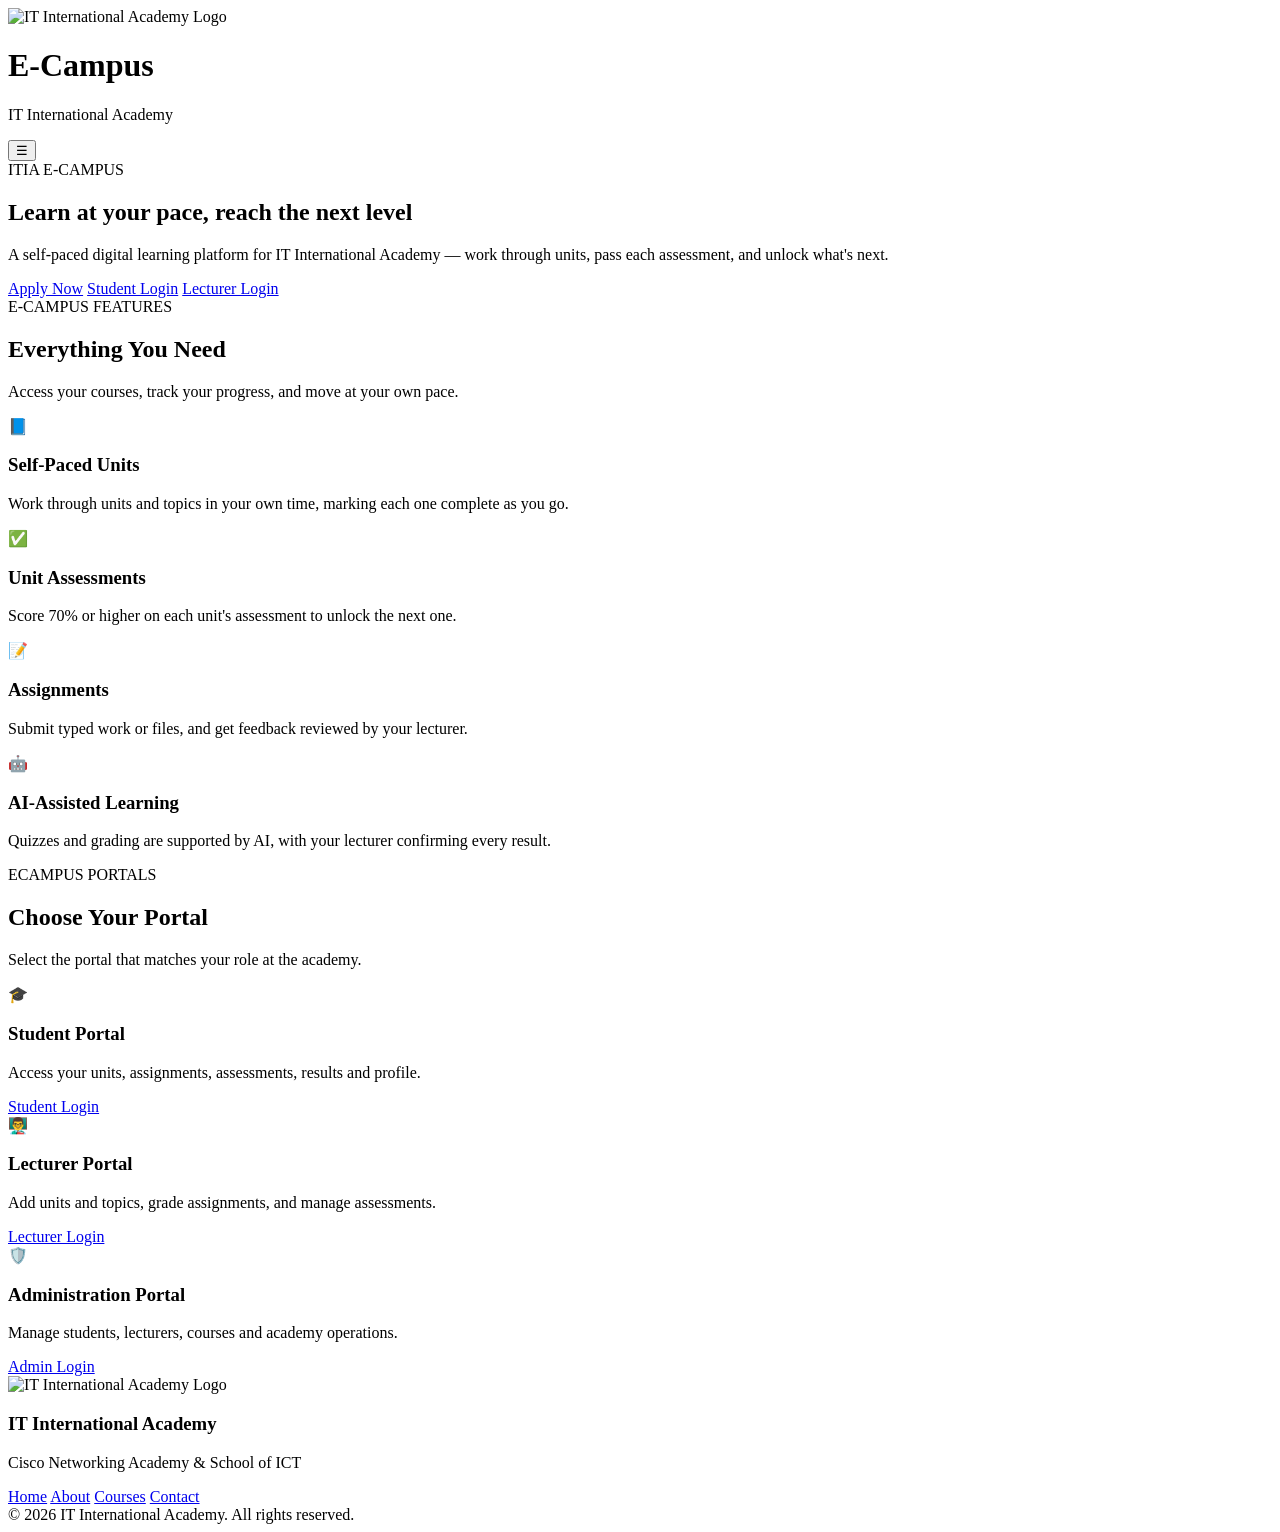
==== index.html @ 4e34e166 "Create index.html" ====
<!DOCTYPE html>
<html lang="en">
<head>
    <meta charset="UTF-8">
    <meta name="viewport" content="width=device-width, initial-scale=1.0">
    <title>E-Campus | IT International Academy</title>
    <link rel="preconnect" href="https://fonts.googleapis.com">
    <link href="https://fonts.googleapis.com/css2?family=Poppins:wght@600;700&family=Inter:wght@400;500;600&display=swap" rel="stylesheet">
    <link rel="stylesheet" href="style.css">
</head>
<body>

<header class="top-header">
    <div class="brand">
        <img
            src="https://pub-b3e2d39712e84119875e84c5ec5f5c09.r2.dev/Logo/WA_1788713784402.jpeg"
            alt="IT International Academy Logo"
            class="logo"
        >
        <div class="brand-text">
            <h1>E-Campus</h1>
            <p>IT International Academy</p>
        </div>
    </div>
    <button id="menuBtn" class="menu-button" type="button" aria-label="Open menu">☰</button>
</header>

<section class="hero">
    <div class="hero-content">
        <div class="welcome-badge">ITIA E-CAMPUS</div>
        <h2>Learn at your pace, <span>reach the next level</span></h2>
        <p>
            A self-paced digital learning platform for IT International Academy —
            work through units, pass each assessment, and unlock what's next.
        </p>
        <div class="hero-buttons">
            <a href="pages/student-apply.html" class="primary-button">Apply Now</a>
            <a href="pages/student-login.html" class="secondary-button">Student Login</a>
            <a href="pages/lecturer-login.html" class="secondary-button">Lecturer Login</a>
        </div>
    </div>
</section>

<section class="features">
    <div class="section-heading">
        <span>E-CAMPUS FEATURES</span>
        <h2>Everything You Need</h2>
        <p>Access your courses, track your progress, and move at your own pace.</p>
    </div>
    <div class="feature-grid">
        <div class="feature-card">
            <div class="feature-icon">📘</div>
            <h3>Self-Paced Units</h3>
            <p>Work through units and topics in your own time, marking each one complete as you go.</p>
        </div>
        <div class="feature-card">
            <div class="feature-icon">✅</div>
            <h3>Unit Assessments</h3>
            <p>Score 70% or higher on each unit's assessment to unlock the next one.</p>
        </div>
        <div class="feature-card">
            <div class="feature-icon">📝</div>
            <h3>Assignments</h3>
            <p>Submit typed work or files, and get feedback reviewed by your lecturer.</p>
        </div>
        <div class="feature-card">
            <div class="feature-icon">🤖</div>
            <h3>AI-Assisted Learning</h3>
            <p>Quizzes and grading are supported by AI, with your lecturer confirming every result.</p>
        </div>
    </div>
</section>

<section class="portals">
    <div class="section-heading">
        <span>ECAMPUS PORTALS</span>
        <h2>Choose Your Portal</h2>
        <p>Select the portal that matches your role at the academy.</p>
    </div>
    <div class="portal-grid">
        <div class="portal-card">
            <div class="portal-icon">🎓</div>
            <h3>Student Portal</h3>
            <p>Access your units, assignments, assessments, results and profile.</p>
            <a href="pages/student-login.html" class="portal-button">Student Login</a>
        </div>
        <div class="portal-card">
            <div class="portal-icon">👨‍🏫</div>
            <h3>Lecturer Portal</h3>
            <p>Add units and topics, grade assignments, and manage assessments.</p>
            <a href="pages/lecturer-login.html" class="portal-button">Lecturer Login</a>
        </div>
        <div class="portal-card">
            <div class="portal-icon">🛡️</div>
            <h3>Administration Portal</h3>
            <p>Manage students, lecturers, courses and academy operations.</p>
            <a href="pages/admin-login.html" class="portal-button">Admin Login</a>
        </div>
    </div>
</section>

<footer class="footer">
    <div class="footer-brand">
        <img
            src="https://pub-b3e2d39712e84119875e84c5ec5f5c09.r2.dev/Logo/WA_1788713784402.jpeg"
            alt="IT International Academy Logo"
            class="footer-logo"
        >
        <div>
            <h3>IT International Academy</h3>
            <p>Cisco Networking Academy & School of ICT</p>
        </div>
    </div>
    <div class="footer-links">
        <a href="index.html">Home</a>
        <a href="#">About</a>
        <a href="#">Courses</a>
        <a href="#">Contact</a>
    </div>
    <div class="copyright">
        © 2026 IT International Academy. All rights reserved.
    </div>
</footer>

</body>
</html>
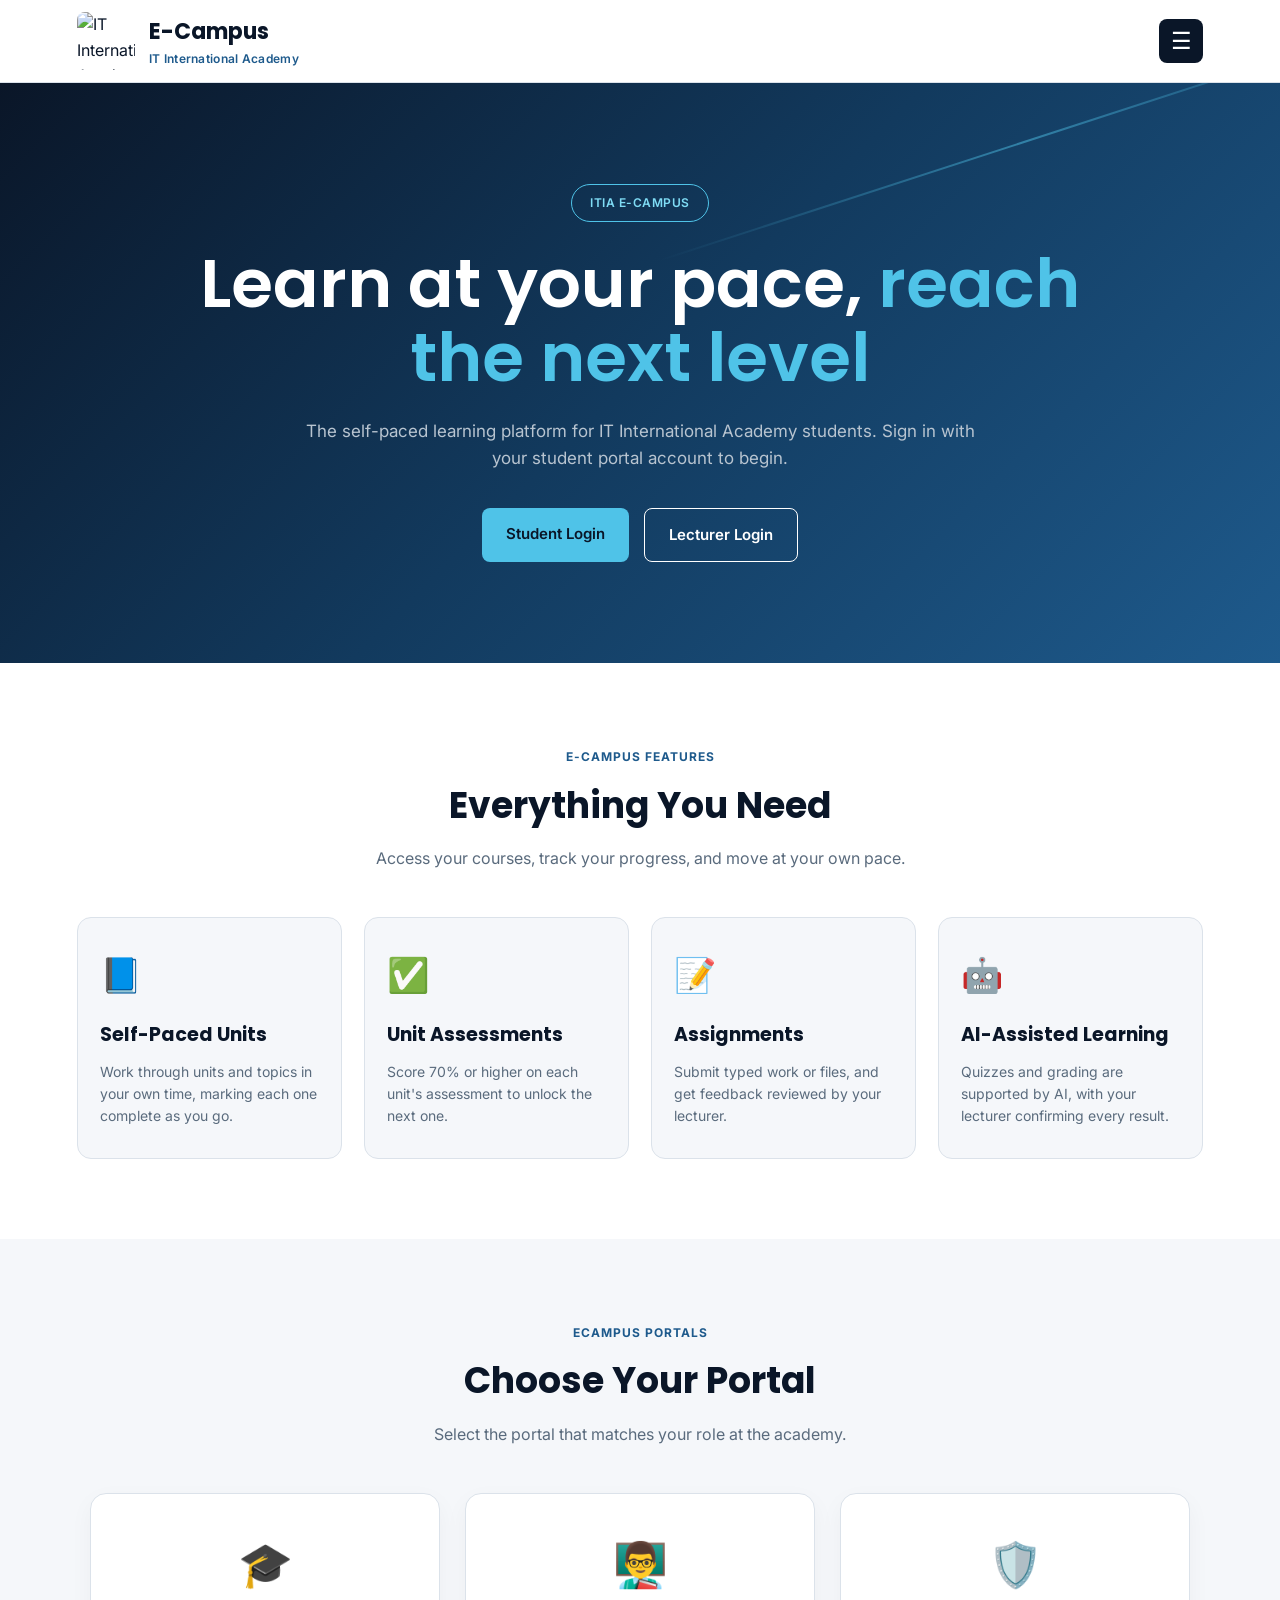
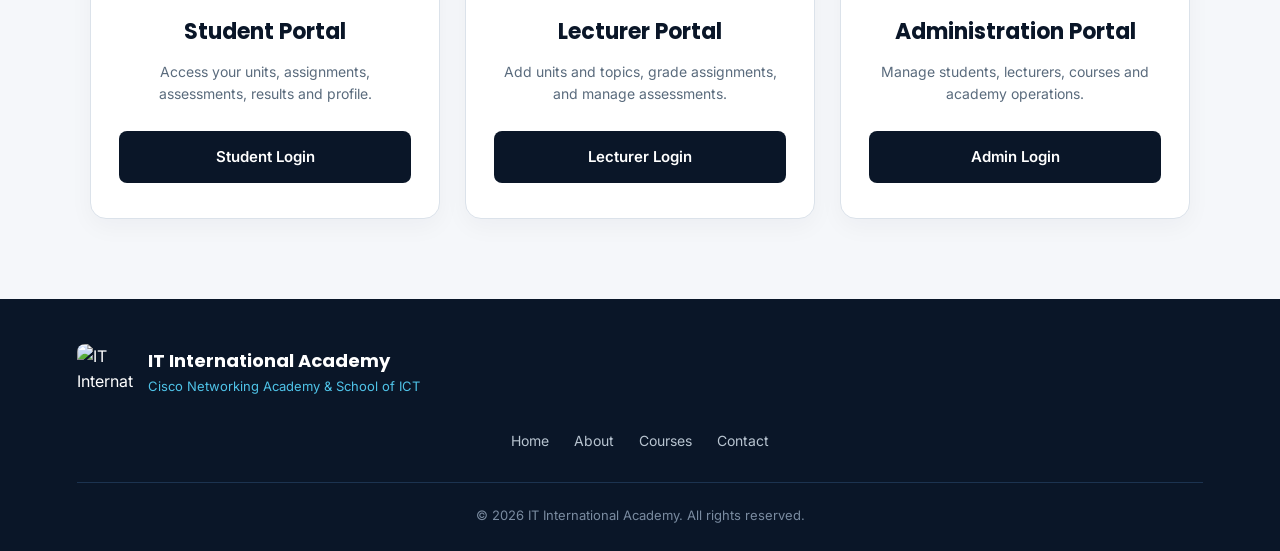
==== commit dec74063: "Update welcome message and button styles in index.html" ====
--- a/index.html
+++ b/index.html
@@ -30,12 +30,11 @@
         <div class="welcome-badge">ITIA E-CAMPUS</div>
         <h2>Learn at your pace, <span>reach the next level</span></h2>
         <p>
-            A self-paced digital learning platform for IT International Academy —
-            work through units, pass each assessment, and unlock what's next.
+            The self-paced learning platform for IT International Academy students.
+            Sign in with your student portal account to begin.
         </p>
         <div class="hero-buttons">
-            <a href="pages/student-apply.html" class="primary-button">Apply Now</a>
-            <a href="pages/student-login.html" class="secondary-button">Student Login</a>
+            <a href="pages/student-login.html" class="primary-button">Student Login</a>
             <a href="pages/lecturer-login.html" class="secondary-button">Lecturer Login</a>
         </div>
     </div>
--- a/style.css
+++ b/style.css
@@ -0,0 +1,445 @@
+/* =====================================================
+   E-CAMPUS - IT INTERNATIONAL ACADEMY
+   MAIN STYLESHEET
+   ===================================================== */
+
+* {
+    margin: 0;
+    padding: 0;
+    box-sizing: border-box;
+}
+
+html {
+    scroll-behavior: smooth;
+}
+
+body {
+    font-family: 'Inter', Arial, sans-serif;
+    background: #f5f7fa;
+    color: #0A1628;
+    line-height: 1.6;
+}
+
+h1, h2, h3 {
+    font-family: 'Poppins', 'Inter', Arial, sans-serif;
+}
+
+/* ================= HEADER ================= */
+
+.top-header {
+    width: 100%;
+    min-height: 78px;
+    background: #ffffff;
+    border-bottom: 1px solid #dbe2ea;
+    display: flex;
+    align-items: center;
+    justify-content: space-between;
+    padding: 12px 6%;
+    position: sticky;
+    top: 0;
+    z-index: 1000;
+}
+
+.brand {
+    display: flex;
+    align-items: center;
+    gap: 14px;
+}
+
+.logo {
+    width: 58px;
+    height: 58px;
+    object-fit: contain;
+    border-radius: 8px;
+}
+
+.brand-text h1 {
+    font-size: 22px;
+    font-weight: 700;
+    color: #0A1628;
+}
+
+.brand-text p {
+    font-size: 12px;
+    color: #1E5A8C;
+    font-weight: 600;
+    letter-spacing: 0.3px;
+}
+
+.menu-button {
+    border: none;
+    background: #0A1628;
+    color: #ffffff;
+    width: 44px;
+    height: 44px;
+    border-radius: 8px;
+    font-size: 23px;
+    cursor: pointer;
+}
+
+/* ================= HERO ================= */
+
+.hero {
+    position: relative;
+    min-height: 580px;
+    display: flex;
+    align-items: center;
+    justify-content: center;
+    padding: 80px 6%;
+    background: linear-gradient(135deg, #0A1628 0%, #123a5e 50%, #1E5A8C 100%);
+    color: #ffffff;
+    overflow: hidden;
+}
+
+.hero::after {
+    content: "";
+    position: absolute;
+    right: -10%;
+    top: 10%;
+    width: 60%;
+    height: 2px;
+    background: linear-gradient(90deg, transparent, #4FC3E8, transparent);
+    transform: rotate(-18deg);
+    opacity: 0.5;
+}
+
+.hero-content {
+    width: 100%;
+    max-width: 900px;
+    text-align: center;
+    position: relative;
+    z-index: 2;
+}
+
+.welcome-badge {
+    display: inline-block;
+    padding: 8px 18px;
+    border: 1px solid #4FC3E8;
+    border-radius: 30px;
+    color: #7fdcf5;
+    font-size: 12px;
+    font-weight: 600;
+    letter-spacing: 0.5px;
+    margin-bottom: 25px;
+}
+
+.hero h2 {
+    font-size: clamp(38px, 6.5vw, 68px);
+    line-height: 1.1;
+    margin-bottom: 22px;
+    font-weight: 600;
+}
+
+.hero h2 span {
+    color: #4FC3E8;
+}
+
+.hero p {
+    max-width: 680px;
+    margin: 0 auto 35px;
+    font-size: 17px;
+    color: #B8C4D0;
+}
+
+.hero-buttons {
+    display: flex;
+    justify-content: center;
+    gap: 15px;
+    flex-wrap: wrap;
+}
+
+.primary-button,
+.secondary-button,
+.portal-button {
+    border: none;
+    cursor: pointer;
+    font-size: 15px;
+    font-weight: 600;
+    padding: 14px 24px;
+    border-radius: 8px;
+    transition: 0.25s ease;
+    text-decoration: none;
+    display: inline-block;
+}
+
+.primary-button {
+    background: #4FC3E8;
+    color: #0A1628;
+}
+
+.primary-button:hover {
+    background: #7fdcf5;
+    transform: translateY(-2px);
+}
+
+.secondary-button {
+    background: transparent;
+    color: #ffffff;
+    border: 1px solid #ffffff;
+}
+
+.secondary-button:hover {
+    background: #ffffff;
+    color: #0A1628;
+}
+
+/* ================= SECTION HEADINGS ================= */
+
+.features,
+.portals {
+    padding: 80px 6%;
+}
+
+.section-heading {
+    text-align: center;
+    max-width: 700px;
+    margin: 0 auto 45px;
+}
+
+.section-heading span {
+    color: #1E5A8C;
+    font-size: 12px;
+    font-weight: 700;
+    letter-spacing: 1px;
+}
+
+.section-heading h2 {
+    margin-top: 8px;
+    margin-bottom: 12px;
+    font-size: 36px;
+    color: #0A1628;
+}
+
+.section-heading p {
+    color: #5a6b7d;
+}
+
+/* ================= FEATURES ================= */
+
+.features {
+    background: #ffffff;
+}
+
+.feature-grid {
+    max-width: 1200px;
+    margin: auto;
+    display: grid;
+    grid-template-columns: repeat(4, 1fr);
+    gap: 22px;
+}
+
+.feature-card {
+    background: #f5f7fa;
+    border: 1px solid #dbe2ea;
+    border-radius: 14px;
+    padding: 30px 22px;
+    transition: 0.25s ease;
+}
+
+.feature-card:hover {
+    transform: translateY(-6px);
+    box-shadow: 0 15px 35px rgba(10, 22, 40, 0.08);
+}
+
+.feature-icon {
+    font-size: 34px;
+    margin-bottom: 18px;
+}
+
+.feature-card h3 {
+    font-size: 19px;
+    margin-bottom: 10px;
+    color: #0A1628;
+}
+
+.feature-card p {
+    color: #5a6b7d;
+    font-size: 14px;
+}
+
+/* ================= PORTALS ================= */
+
+.portals {
+    background: #f5f7fa;
+}
+
+.portal-grid {
+    max-width: 1100px;
+    margin: auto;
+    display: grid;
+    grid-template-columns: repeat(3, 1fr);
+    gap: 25px;
+}
+
+.portal-card {
+    background: #ffffff;
+    border: 1px solid #dbe2ea;
+    border-radius: 16px;
+    padding: 35px 28px;
+    text-align: center;
+    box-shadow: 0 8px 25px rgba(10, 22, 40, 0.04);
+    transition: 0.25s ease;
+}
+
+.portal-card:hover {
+    transform: translateY(-7px);
+    box-shadow: 0 18px 40px rgba(10, 22, 40, 0.09);
+}
+
+.portal-icon {
+    font-size: 44px;
+    margin-bottom: 15px;
+}
+
+.portal-card h3 {
+    font-size: 22px;
+    margin-bottom: 12px;
+}
+
+.portal-card p {
+    color: #5a6b7d;
+    font-size: 14px;
+    margin-bottom: 25px;
+}
+
+.portal-button {
+    width: 100%;
+    background: #0A1628;
+    color: #ffffff;
+}
+
+.portal-button:hover {
+    background: #4FC3E8;
+    color: #0A1628;
+}
+
+/* ================= FOOTER ================= */
+
+.footer {
+    background: #0A1628;
+    color: #ffffff;
+    padding: 45px 6% 25px;
+}
+
+.footer-brand {
+    display: flex;
+    align-items: center;
+    gap: 15px;
+    max-width: 1200px;
+    margin: 0 auto 30px;
+}
+
+.footer-logo {
+    width: 56px;
+    height: 56px;
+    object-fit: contain;
+    border-radius: 8px;
+}
+
+.footer-brand h3 {
+    font-size: 18px;
+}
+
+.footer-brand p {
+    color: #4FC3E8;
+    font-size: 13px;
+}
+
+.footer-links {
+    display: flex;
+    justify-content: center;
+    gap: 25px;
+    margin-bottom: 30px;
+    flex-wrap: wrap;
+}
+
+.footer-links a {
+    color: #B8C4D0;
+    text-decoration: none;
+    font-size: 14px;
+}
+
+.footer-links a:hover {
+    color: #4FC3E8;
+}
+
+.copyright {
+    text-align: center;
+    padding-top: 22px;
+    border-top: 1px solid #1c3350;
+    color: #7a8ba0;
+    font-size: 13px;
+}
+
+/* ================= TABLET ================= */
+
+@media (max-width: 900px) {
+    .feature-grid {
+        grid-template-columns: repeat(2, 1fr);
+    }
+    .portal-grid {
+        grid-template-columns: 1fr;
+        max-width: 600px;
+    }
+    .hero {
+        min-height: 520px;
+    }
+}
+
+/* ================= MOBILE ================= */
+
+@media (max-width: 600px) {
+    .top-header {
+        padding: 10px 5%;
+    }
+    .logo {
+        width: 48px;
+        height: 48px;
+    }
+    .brand-text h1 {
+        font-size: 19px;
+    }
+    .brand-text p {
+        font-size: 10px;
+    }
+    .hero {
+        min-height: 500px;
+        padding: 60px 5%;
+    }
+    .hero h2 {
+        font-size: 40px;
+    }
+    .hero p {
+        font-size: 15px;
+    }
+    .hero-buttons {
+        flex-direction: column;
+        width: 100%;
+        max-width: 350px;
+        margin: auto;
+    }
+    .primary-button,
+    .secondary-button {
+        width: 100%;
+    }
+    .features,
+    .portals {
+        padding: 60px 5%;
+    }
+    .section-heading h2 {
+        font-size: 28px;
+    }
+    .feature-grid {
+        grid-template-columns: 1fr;
+    }
+    .feature-card {
+        padding: 25px 20px;
+    }
+    .footer {
+        padding-left: 5%;
+        padding-right: 5%;
+    }
+    .footer-brand {
+        justify-content: center;
+    }
+}
